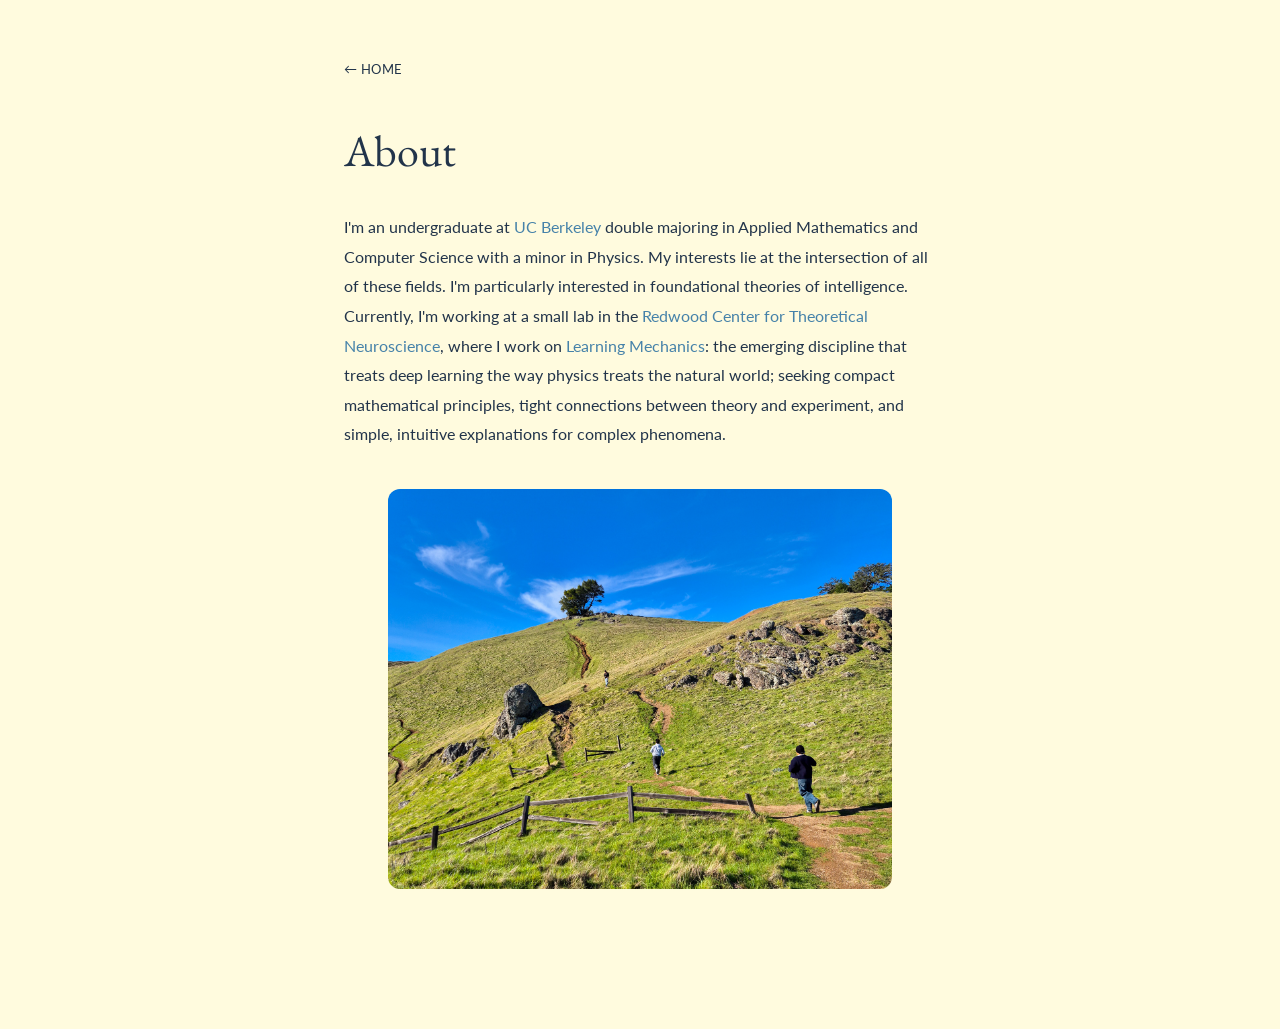
==== about.html @ 220ad152 "Redesign site layout with sidebar/projects columns and about page Replaces the old table-based layou" ====
<!DOCTYPE html>
<html lang="en">
<head>
  <meta charset="UTF-8">
  <meta name="viewport" content="width=device-width, initial-scale=1">
  <title>About — Mark Rhee</title>
  <meta name="author" content="Mark Rhee">
  <link rel="shortcut icon" href="images/favicon/favicon.ico" type="image/x-icon">
  <link rel="stylesheet" href="stylesheet.css">
</head>
<body>

  <div class="about-wrap">
    <a class="about-back" href="index.html">&larr; Home</a>

    <h1>About</h1>

    <p>I'm an undergraduate at <a href="https://www.berkeley.edu/">UC Berkeley</a> double majoring in Applied Mathematics and Computer Science with a minor in Physics. My interests lie at the intersection of all of these fields. I'm particularly interested in foundational theories of intelligence. Currently, I'm working at a small lab in the <a href="https://redwood.berkeley.edu/">Redwood Center for Theoretical Neuroscience</a>, where I work on <a href="https://arxiv.org/pdf/2604.21691">Learning Mechanics</a>: the emerging discipline that treats deep learning the way physics treats the natural world; seeking compact mathematical principles, tight connections between theory and experiment, and simple, intuitive explanations for complex phenomena.</p>

    <div class="about-photo">
      <img src="images/tam.jpg" alt="hiking trip">
    </div>
  </div>

</body>
</html>
---- stylesheet.css ----
/* =========================================
   FONTS & VARIABLES
   ========================================= */
@import url('https://fonts.googleapis.com/css2?family=EB+Garamond:ital,wght@0,400;0,700;1,400;1,700&family=Lato:ital,wght@0,400;0,700;1,400;1,700&display=swap');

:root {
  --bg-color: #FFFBDE;
  --sidebar-bg: #ebddc5;
  --text-color: #22344A;
  --text-subtle: #4D6478;
  --accent-a: #4682A9;   /* paper tag / primary links */
  --accent-b: #749BC2;   /* decal tag */
  --tag-blog: #6c757d;
  --border-color: #CFE3EE;
  --dot-sep: #8FB4CB;

  --font-serif: 'EB Garamond', serif;
  --font-sans: 'Lato', Verdana, Helvetica, sans-serif;
}

* { box-sizing: border-box; }

html, body {
  margin: 0;
  padding: 0;
  background: var(--bg-color);
  color: var(--text-color);
  font-family: var(--font-sans);
  font-size: 15px;
  line-height: 1.6;
  overflow-x: hidden;
}

a {
  color: var(--accent-a);
  text-decoration: none;
  transition: color 0.2s ease;
}
a:hover, a:focus {
  color: var(--accent-b);
}

/* Layout */
.page {
  background: var(--bg-color);
  min-height: 100vh;
}

.row {
  display: flex;
  max-width: 1100px;
  height: 100vh;
  margin: 0 auto;
}

.sidebar {
  width: 380px;
  flex-shrink: 0;
  background: var(--sidebar-bg);
  box-shadow: -9999px 0 0 9999px var(--sidebar-bg);
  padding: 48px 40px;
  overflow-y: auto;
  scrollbar-width: none;
  -ms-overflow-style: none;
}
.sidebar::-webkit-scrollbar {
  display: none;
}

.pfp {
  width: 250px;
  height: 250px;
  border-radius: 50%;
  object-fit: cover;
  display: block;
  margin: 0 0 24px;
  cursor: pointer;
  transition: transform 0.3s ease, box-shadow 0.3s ease;
}
.pfp:hover {
  transform: scale(1.03);
  box-shadow: 0 0 20px rgba(60, 40, 20, 0.25);
}

.name {
  font-family: var(--font-serif);
  font-size: 30px;
  font-weight: 400;
  margin: 0 0 18px;
}

#cursor {
  animation: blink 1s infinite;
  font-weight: 100;
}
@keyframes blink {
  0%, 50% { opacity: 1; }
  51%, 100% { opacity: 0; }
}

.bio p {
  margin: 0 0 14px;
}

.quicklinks {
  margin-top: 26px;
  display: flex;
  gap: 20px;
  font-size: 13px;
  letter-spacing: 0.03em;
  text-transform: uppercase;
}
.quicklinks a {
  color: var(--text-color);
}
.quicklinks .dot {
  color: var(--dot-sep);
}

.projects {
  flex: 1;
  min-width: 0;
  overflow-y: auto;
  height: 100%;
  padding: 48px 56px;
  scrollbar-width: none;
  -ms-overflow-style: none;
}
.projects::-webkit-scrollbar {
  display: none;
}

.projects h2 {
  margin: 0 0 30px;
  font-weight: 400;
  font-family: var(--font-serif);
  font-size: 24px;
  color: var(--text-color);
}

.project {
  margin-bottom: 34px;
  padding-bottom: 34px;
  border-bottom: 1px solid var(--border-color);
}
.project:last-child {
  border-bottom: none;
  margin-bottom: 0;
  padding-bottom: 0;
}

.project-tag {
  display: flex;
  align-items: center;
  gap: 8px;
  margin-bottom: 6px;
}
.project-tag .dot {
  width: 8px;
  height: 8px;
  border-radius: 50%;
  display: inline-block;
}
.project-tag .dot.paper { background: var(--accent-a); }
.project-tag .dot.teaching { background: var(--accent-b); }
.project-tag .dot.blog { background: var(--tag-blog); }
.project-tag .label {
  font-weight: 700;
  font-size: 11px;
  letter-spacing: 0.06em;
  text-transform: uppercase;
  color: var(--text-subtle);
}

.project-title {
  display: block;
  font-weight: 700;
  font-size: 15px;
  color: var(--text-color);
}

.project-link {
  display: block;
  margin-top: 4px;
  font-size: 13px;
  color: var(--accent-a);
}

.project-meta {
  font-size: 14px;
  color: var(--text-color);
  margin-top: 6px;
}
.project-meta.subtle {
  color: var(--text-subtle);
}
.project-meta .subtle-inline {
  color: var(--text-subtle);
}

.project-desc {
  font-size: 14px;
  color: var(--text-subtle);
  line-height: 1.7;
  margin: 12px 0 0;
}

@media (max-width: 760px) {
  .row { flex-direction: column; height: auto; }
  .sidebar { width: 100%; overflow: visible; }
  .projects { overflow: visible; height: auto; }
}

/* About page */
.about-wrap {
  max-width: 640px;
  margin: 0 auto;
  padding: 56px 24px 100px;
}
.about-back {
  display: inline-block;
  margin-bottom: 36px;
  font-family: var(--font-sans);
  font-size: 13px;
  letter-spacing: 0.03em;
  text-transform: uppercase;
  color: var(--text-color);
}
.about-wrap h1 {
  font-family: var(--font-serif);
  font-size: 44px;
  font-weight: 400;
  margin: 0 0 26px;
  color: var(--text-color);
}
.about-wrap p {
  font-family: var(--font-sans);
  font-size: 16px;
  line-height: 1.85;
  color: var(--text-color);
  margin: 0 0 20px;
}
.about-wrap p.last {
  margin-bottom: 60px;
}

.about-photo {
  width: 85%;
  margin: 40px auto;
}
.about-photo img {
  width: 100%;
  height: 400px;
  object-fit: cover;
  border-radius: 12px;
  display: block;
}
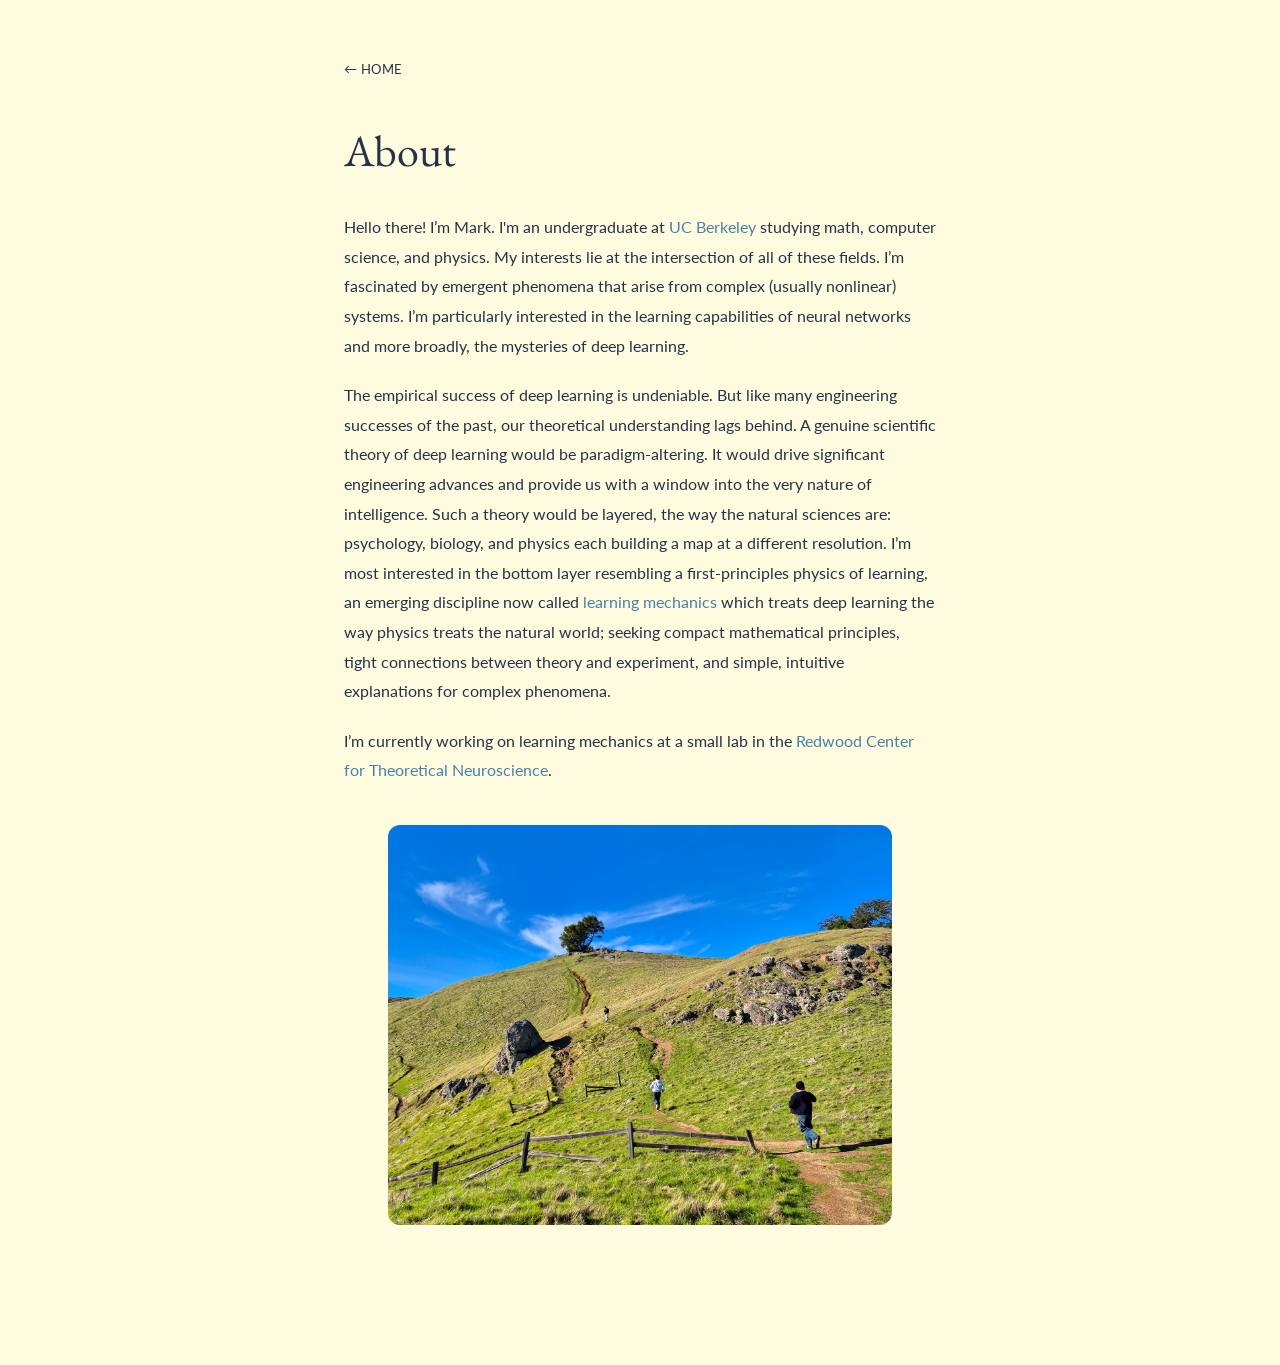
==== commit 48e9ef5a: "bio changes" ====
--- a/about.html
+++ b/about.html
@@ -15,8 +15,11 @@
 
     <h1>About</h1>
 
-    <p>I'm an undergraduate at <a href="https://www.berkeley.edu/">UC Berkeley</a> double majoring in Applied Mathematics and Computer Science with a minor in Physics. My interests lie at the intersection of all of these fields. I'm particularly interested in foundational theories of intelligence. Currently, I'm working at a small lab in the <a href="https://redwood.berkeley.edu/">Redwood Center for Theoretical Neuroscience</a>, where I work on <a href="https://arxiv.org/pdf/2604.21691">Learning Mechanics</a>: the emerging discipline that treats deep learning the way physics treats the natural world; seeking compact mathematical principles, tight connections between theory and experiment, and simple, intuitive explanations for complex phenomena.</p>
+<p>Hello there! I’m Mark. I'm an undergraduate at <a href="https://www.berkeley.edu/">UC Berkeley</a> studying math, computer science, and physics. My interests lie at the intersection of all of these fields. I’m fascinated by emergent phenomena that arise from complex (usually nonlinear) systems. I’m particularly interested in the learning capabilities of neural networks and more broadly, the mysteries of deep learning.</p>
 
+<p>The empirical success of deep learning is undeniable. But like many engineering successes of the past, our theoretical understanding lags behind. A genuine scientific theory of deep learning would be paradigm-altering. It would drive significant engineering advances and provide us with a window into the very nature of intelligence. Such a theory would be layered, the way the natural sciences are: psychology, biology, and physics each building a map at a different resolution. I’m most interested in the bottom layer resembling a first-principles physics of learning, an emerging discipline now called <a href="https://arxiv.org/pdf/2604.21691">learning mechanics</a> which treats deep learning the way physics treats the natural world; seeking compact mathematical principles, tight connections between theory and experiment, and simple, intuitive explanations for complex phenomena.</p>
+
+<p>I’m currently working on learning mechanics at a small lab in the <a href="https://redwood.berkeley.edu/">Redwood Center for Theoretical Neuroscience</a>.</p>
     <div class="about-photo">
       <img src="images/tam.jpg" alt="hiking trip">
     </div>
--- a/stylesheet.css
+++ b/stylesheet.css
@@ -117,6 +117,17 @@
   color: var(--dot-sep);
 }
 
+.sociallinks {
+  margin-top: 12px;
+  display: flex;
+  flex-direction: column;
+  gap: 6px;
+  font-size: 12px;
+}
+.sociallinks a {
+  color: var(--text-subtle);
+}
+
 .projects {
   flex: 1;
   min-width: 0;
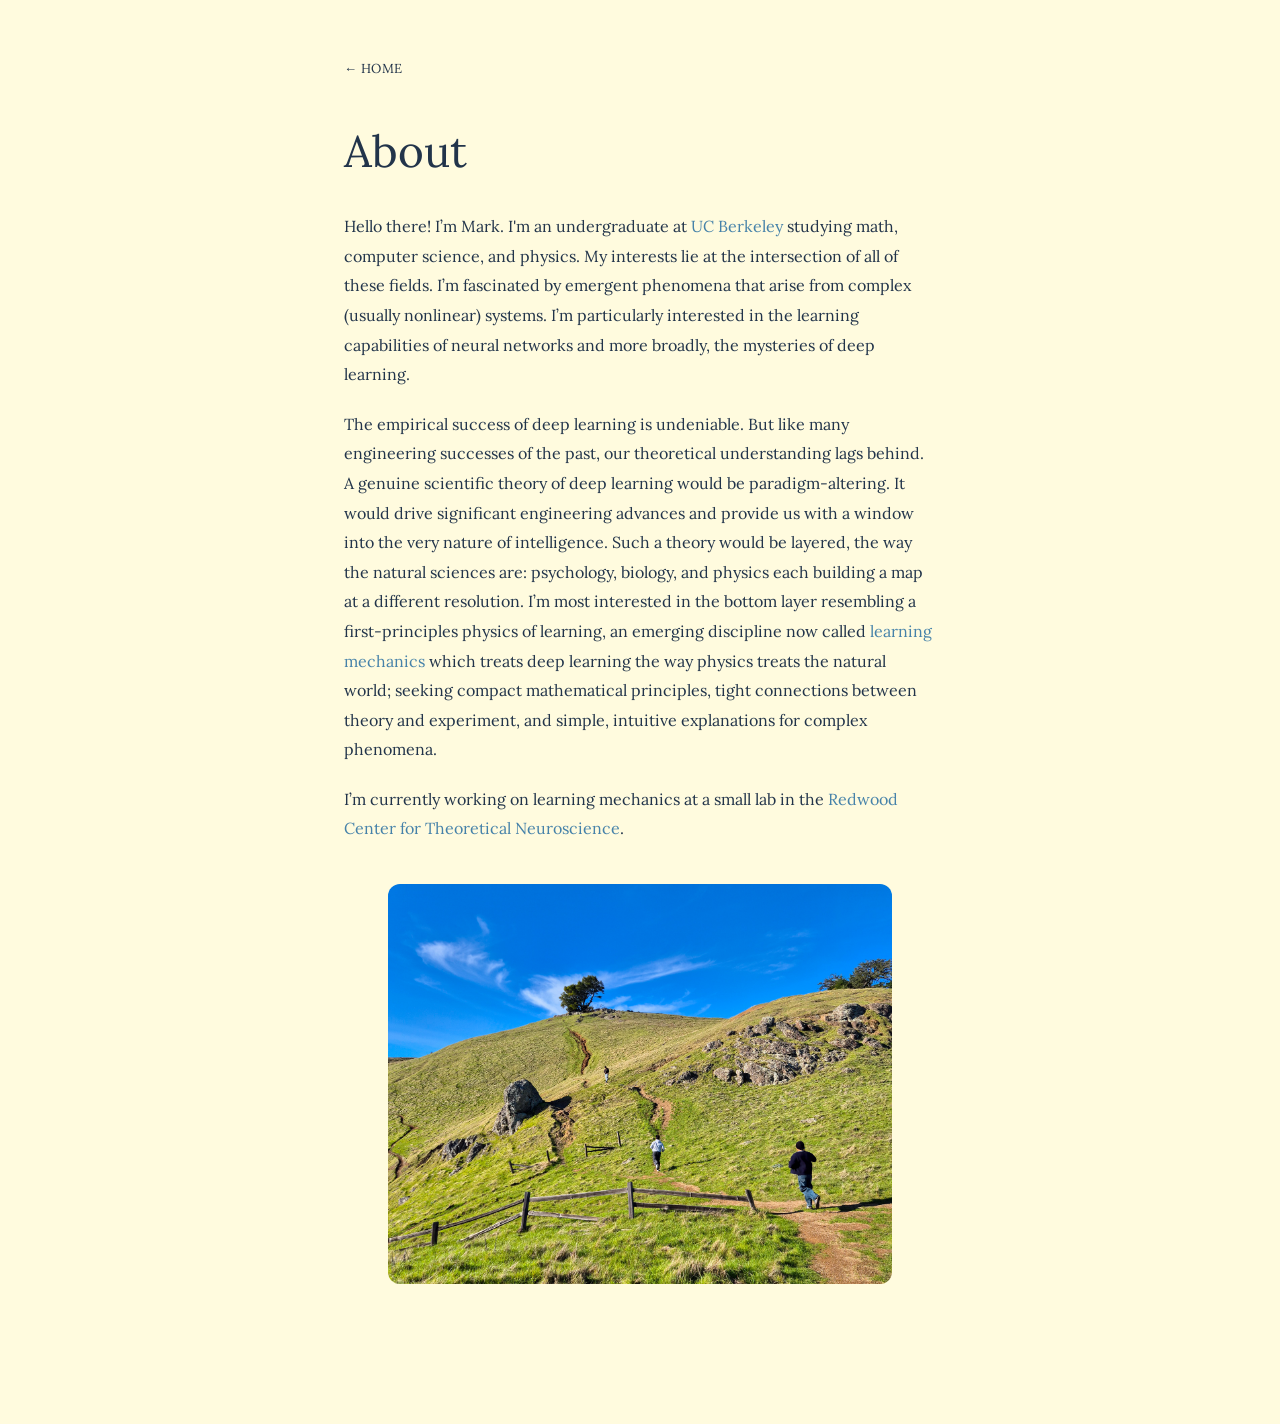
==== commit 7ad6ba43: "Use Lora font on About page Co-Authored-By: Claude Sonnet 5 <noreply@anthropic.com>" ====
--- a/about.html
+++ b/about.html
@@ -7,6 +7,18 @@
   <meta name="author" content="Mark Rhee">
   <link rel="shortcut icon" href="images/favicon/favicon.ico" type="image/x-icon">
   <link rel="stylesheet" href="stylesheet.css">
+  <link rel="preconnect" href="https://fonts.googleapis.com">
+  <link rel="preconnect" href="https://fonts.gstatic.com" crossorigin>
+  <link href="https://fonts.googleapis.com/css2?family=Lora:ital,wght@0,400..700;1,400..700&display=swap" rel="stylesheet">
+  <style>
+    .about-wrap,
+    .about-wrap h1,
+    .about-wrap p,
+    .about-wrap a,
+    .about-wrap * {
+      font-family: 'Lora', serif;
+    }
+  </style>
 </head>
 <body>
 
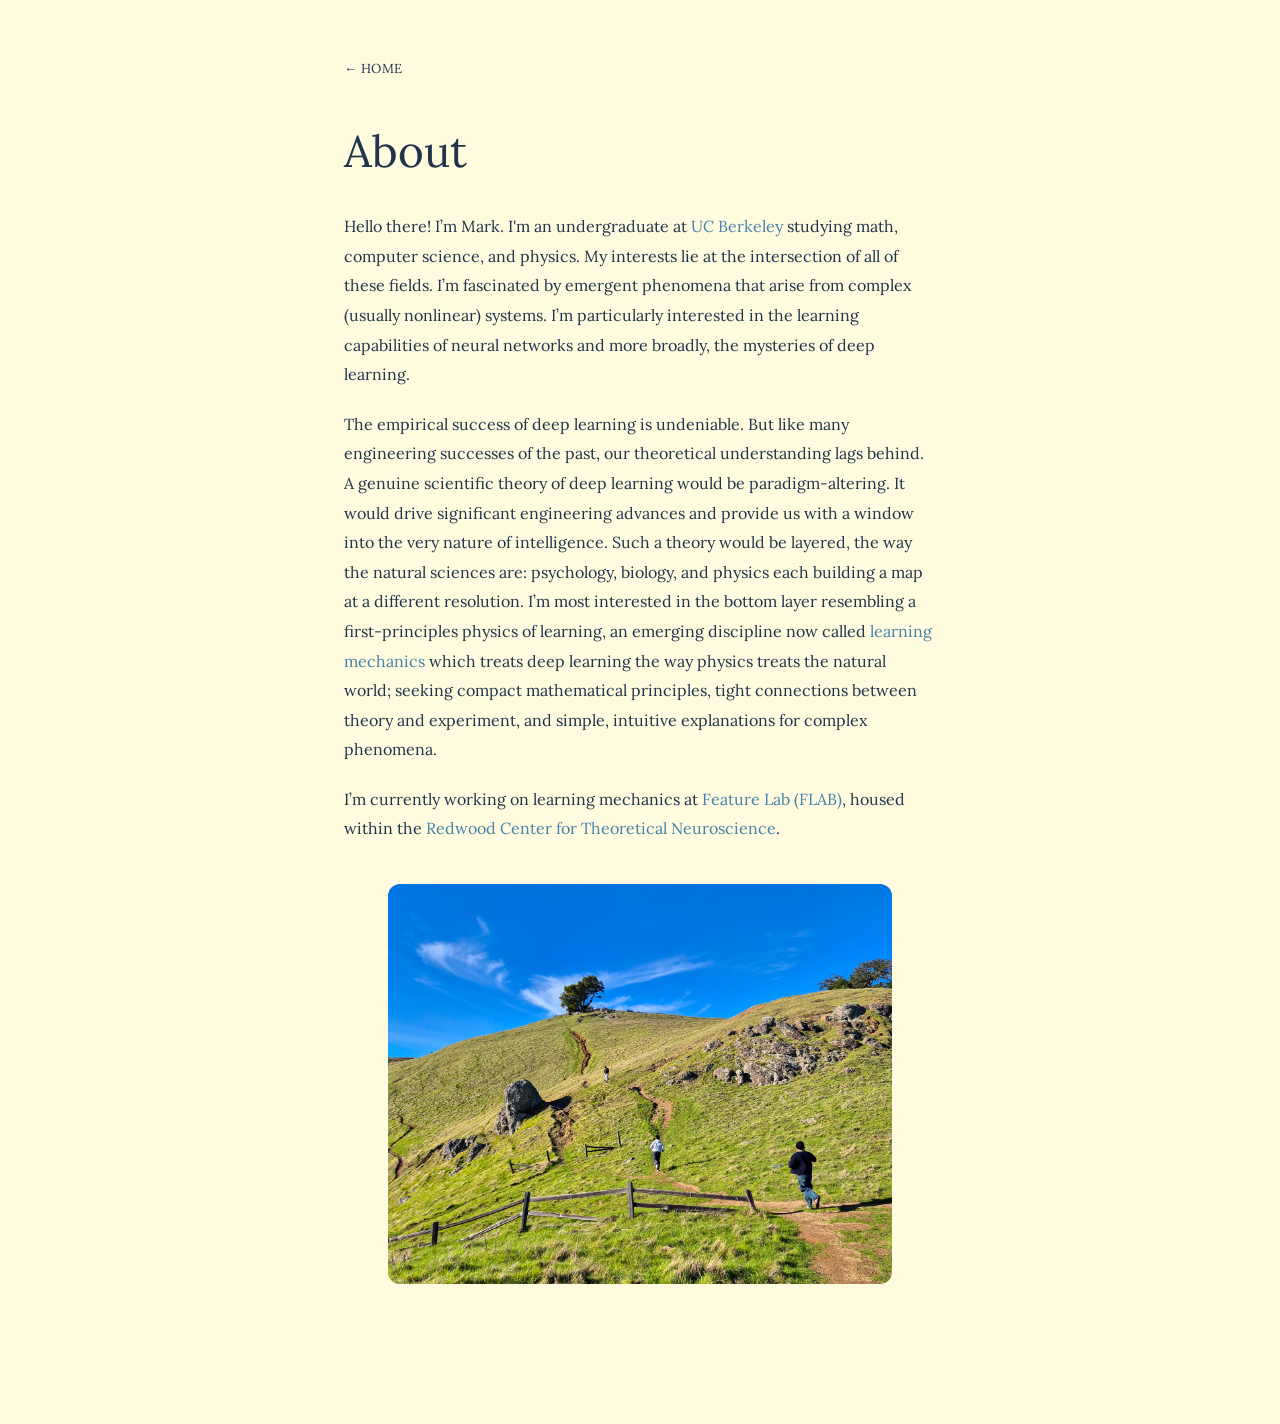
==== commit 96634566: "flab up" ====
--- a/about.html
+++ b/about.html
@@ -31,7 +31,7 @@
 
 <p>The empirical success of deep learning is undeniable. But like many engineering successes of the past, our theoretical understanding lags behind. A genuine scientific theory of deep learning would be paradigm-altering. It would drive significant engineering advances and provide us with a window into the very nature of intelligence. Such a theory would be layered, the way the natural sciences are: psychology, biology, and physics each building a map at a different resolution. I’m most interested in the bottom layer resembling a first-principles physics of learning, an emerging discipline now called <a href="https://arxiv.org/pdf/2604.21691">learning mechanics</a> which treats deep learning the way physics treats the natural world; seeking compact mathematical principles, tight connections between theory and experiment, and simple, intuitive explanations for complex phenomena.</p>
 
-<p>I’m currently working on learning mechanics at a small lab in the <a href="https://redwood.berkeley.edu/">Redwood Center for Theoretical Neuroscience</a>.</p>
+<p>I’m currently working on learning mechanics at <a href="https://flab.world/">Feature Lab (FLAB)</a>, housed within the <a href="https://redwood.berkeley.edu/">Redwood Center for Theoretical Neuroscience</a>.</p>
     <div class="about-photo">
       <img src="images/tam.jpg" alt="hiking trip">
     </div>
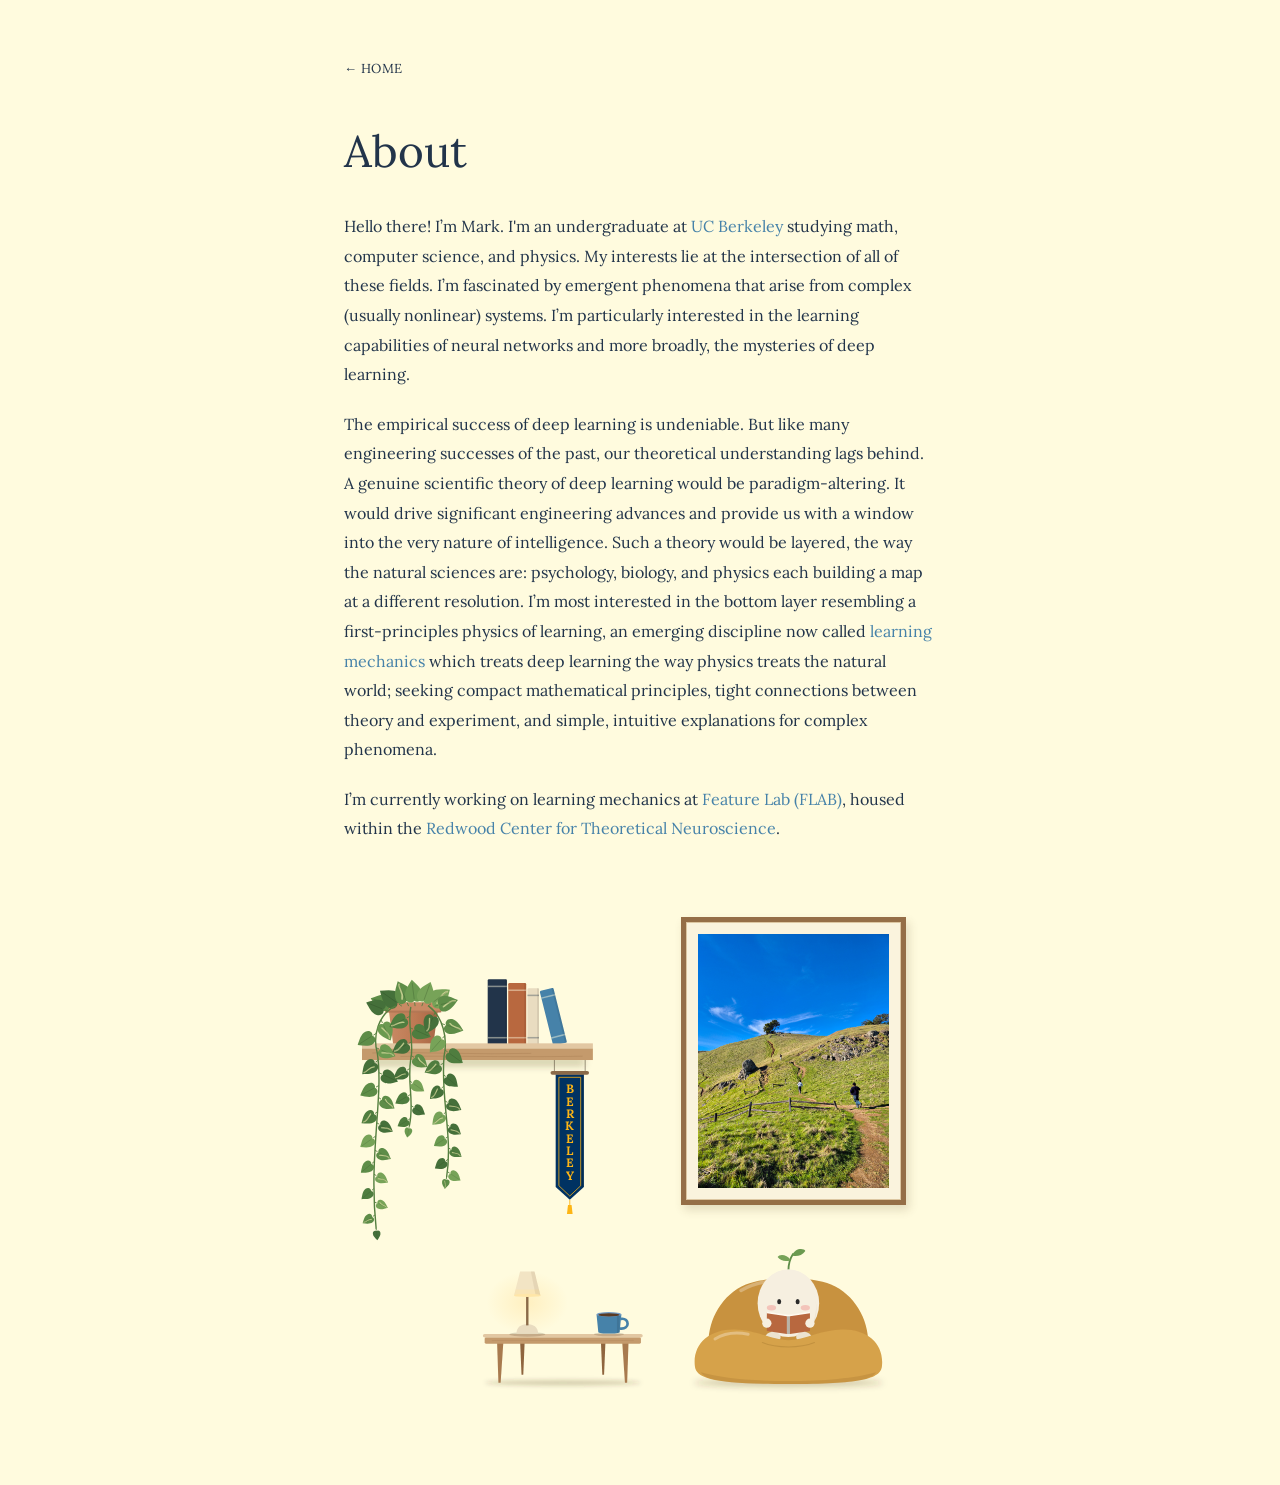
==== commit 9c80b145: "Add about-page scene with coffee table, lamp, and reshaped bean bag Move the shelf, bean bag, and st" ====
--- a/about.html
+++ b/about.html
@@ -32,10 +32,176 @@
 <p>The empirical success of deep learning is undeniable. But like many engineering successes of the past, our theoretical understanding lags behind. A genuine scientific theory of deep learning would be paradigm-altering. It would drive significant engineering advances and provide us with a window into the very nature of intelligence. Such a theory would be layered, the way the natural sciences are: psychology, biology, and physics each building a map at a different resolution. I’m most interested in the bottom layer resembling a first-principles physics of learning, an emerging discipline now called <a href="https://arxiv.org/pdf/2604.21691">learning mechanics</a> which treats deep learning the way physics treats the natural world; seeking compact mathematical principles, tight connections between theory and experiment, and simple, intuitive explanations for complex phenomena.</p>
 
 <p>I’m currently working on learning mechanics at <a href="https://flab.world/">Feature Lab (FLAB)</a>, housed within the <a href="https://redwood.berkeley.edu/">Redwood Center for Theoretical Neuroscience</a>.</p>
-    <div class="about-photo">
-      <img src="images/tam.jpg" alt="hiking trip">
+    <div class="about-scene" aria-label="A bookshelf, coffee table, Mount Tamalpais poster, and a little reader on a bean bag">
+      <!-- The home page shelf, placed beneath the about text. -->
+      <div class="wall-shelf">
+        <svg id="shelf-svg" viewBox="0 0 180 360" role="img" aria-label="A floating shelf with a pothos plant and the books I'm currently reading">
+          <defs>
+            <filter id="shelf-blur" x="-20%" y="-200%" width="140%" height="500%"><feGaussianBlur stdDeviation="3"/></filter>
+            <linearGradient id="pot-shade" x1="0" x2="1">
+              <stop offset="0" stop-color="#c98a64"/><stop offset="0.55" stop-color="#bd7953"/><stop offset="1" stop-color="#a86645"/>
+            </linearGradient>
+          </defs>
+          <rect x="6" y="129" width="168" height="7" rx="3" fill="rgba(70,45,20,0.22)" filter="url(#shelf-blur)"/>
+          <g id="shelf-books"></g>
+          <g id="shelf-pot">
+            <path d="M21,93 L59,93 L55.5,120 L24.5,120 Z" fill="url(#pot-shade)"/>
+            <rect x="18" y="86" width="44" height="8" rx="1.5" fill="#c98a64"/>
+            <rect x="18" y="92.5" width="44" height="1.5" fill="rgba(80,40,20,0.18)"/>
+          </g>
+          <g id="shelf-foliage"></g>
+          <g id="shelf-plank">
+            <rect x="0" y="118" width="180" height="4" fill="#e2c7a2"/>
+            <rect x="0" y="122" width="180" height="9" fill="#c49a6c"/>
+            <path d="M8,125.5 C50,124.5 90,127 132,125.8 M30,128.2 C70,127.6 120,129 172,128" stroke="rgba(110,70,35,0.18)" stroke-width="0.6" fill="none"/>
+          </g>
+          <g id="shelf-banner">
+            <line x1="150" y1="131" x2="150" y2="141" stroke="rgba(60,45,30,0.55)" stroke-width="0.7"/>
+            <line x1="174" y1="131" x2="174" y2="141" stroke="rgba(60,45,30,0.55)" stroke-width="0.7"/>
+            <path d="M151,142 H173 V230 L162,240 L151,230 Z" fill="#003262"/>
+            <path d="M153.5,144.5 H170.5 V229 L162,237 L153.5,229 Z" fill="none" stroke="#FDB515" stroke-width="0.6"/>
+            <rect x="171" y="142" width="2" height="88" fill="rgba(0,0,0,0.12)"/>
+            <rect x="147" y="139.5" width="30" height="3" rx="1.5" fill="#8a6a48"/>
+            <text class="banner-text" x="162" y="157" text-anchor="middle" font-size="9.5" fill="#FDB515"><tspan x="162">B</tspan><tspan x="162" dy="9.6">E</tspan><tspan x="162" dy="9.6">R</tspan><tspan x="162" dy="9.6">K</tspan><tspan x="162" dy="9.6">E</tspan><tspan x="162" dy="9.6">L</tspan><tspan x="162" dy="9.6">E</tspan><tspan x="162" dy="9.6">Y</tspan></text>
+            <line x1="162" y1="240" x2="162" y2="244" stroke="#FDB515" stroke-width="0.7"/>
+            <path d="M160.6,244 H163.4 L164.2,251 H159.8 Z" fill="#FDB515"/>
+          </g>
+          <g id="shelf-vines"></g>
+        </svg>
+        <div class="shelf-caption" id="shelf-caption" aria-live="polite"></div>
+      </div>
+
+      <figure class="about-poster">
+        <img src="images/tam.jpg" alt="Hikers on the grassy slopes of Mount Tamalpais" width="3000" height="4000">
+      </figure>
+
+      <!-- A low coffee table under the shelf, with a steaming mug. -->
+      <div class="coffee-table">
+        <svg viewBox="0 0 200 130" aria-hidden="true">
+          <defs>
+            <filter id="table-blur" x="-20%" y="-200%" width="140%" height="500%"><feGaussianBlur stdDeviation="2.5"/></filter>
+          </defs>
+          <ellipse cx="100" cy="127" rx="88" ry="3" fill="rgba(70,45,20,0.22)" filter="url(#table-blur)"/>
+          <!-- legs -->
+          <path d="M26,82 L33,82 L30,127 L27.5,127 Z" fill="#a87a4e"/>
+          <path d="M167,82 L174,82 L172.5,127 L170,127 Z" fill="#a87a4e"/>
+          <path d="M52,82 L57,82 L55.5,118 L53.5,118 Z" fill="#8f653e"/>
+          <path d="M143,82 L148,82 L146.5,118 L144.5,118 Z" fill="#8f653e"/>
+          <!-- top -->
+          <rect x="10" y="72" width="180" height="4" rx="2" fill="#e2c7a2"/>
+          <rect x="12" y="76" width="176" height="7" rx="1.5" fill="#c49a6c"/>
+          <path d="M20,79.5 C60,78.5 110,80.5 180,79.2" stroke="rgba(110,70,35,0.18)" stroke-width="0.6" fill="none"/>
+          <!-- mug -->
+          <g class="coffee-mug" transform="translate(28 0)">
+            <g class="steam" stroke="rgba(120,100,80,0.45)" stroke-width="1.6" stroke-linecap="round" fill="none">
+              <path d="M116,44 C112,38 120,33 116,26 C113,21 118,17 116,12"/>
+              <path d="M124,46 C120,40 128,35 124,28 C121,23 126,19 124,14"/>
+              <path d="M132,44 C128,38 136,33 132,26 C129,21 134,17 132,12"/>
+            </g>
+            <ellipse cx="124" cy="72.5" rx="17" ry="2" fill="rgba(70,45,20,0.18)"/>
+            <path d="M138,55 C147,54 148,67 137,66" stroke="#4682A9" stroke-width="3" fill="none" stroke-linecap="round"/>
+            <path d="M110,50 L138,50 L136,70 C136,72 112,72 112,70 Z" fill="#4682A9"/>
+            <rect x="133" y="50" width="3" height="21" fill="rgba(0,0,0,0.1)"/>
+            <ellipse cx="124" cy="50" rx="14" ry="2.6" fill="#749BC2"/>
+            <ellipse cx="124" cy="50.5" rx="12" ry="1.9" fill="#5a3a22"/>
+          </g>
+          <!-- table lamp -->
+          <g class="table-lamp" transform="translate(60 72.5) scale(1.35) translate(-152 -72.5)">
+            <defs>
+              <radialGradient id="lamp-glow">
+                <stop offset="0" stop-color="#ffe6a8" stop-opacity="0.55"/>
+                <stop offset="1" stop-color="#ffe6a8" stop-opacity="0"/>
+              </radialGradient>
+            </defs>
+            <ellipse cx="152" cy="46" rx="34" ry="26" fill="url(#lamp-glow)"/>
+            <ellipse cx="152" cy="72.5" rx="15" ry="2" fill="rgba(70,45,20,0.18)"/>
+            <path d="M143,72 C143,66 147,64 152,64 C157,64 161,66 161,72 Z" fill="#e9dcc0"/>
+            <rect x="151" y="36" width="2" height="29" fill="#8a6a48"/>
+            <path d="M141,40 L163,40 L158,20 L146,20 Z" fill="#f2e4c4"/>
+            <path d="M141,40 L163,40 L161.5,35 L142.5,35 Z" fill="rgba(255,230,168,0.5)"/>
+            <path d="M158,20 L163,40 L159,40 L155,20 Z" fill="rgba(120,90,50,0.1)"/>
+            <ellipse cx="152" cy="40" rx="11" ry="1.4" fill="#ffe6a8"/>
+          </g>
+        </svg>
+      </div>
+
+      <!-- The home page bean bag and reader. -->
+      <div class="reading-nook">
+        <svg viewBox="0 0 200 240" aria-hidden="true">
+          <defs>
+            <filter id="nook-blur" x="-20%" y="-200%" width="140%" height="500%"><feGaussianBlur stdDeviation="2.5"/></filter>
+          </defs>
+          <!-- A slouched bean bag: tall back behind the reader, front lip drawn after them. -->
+          <ellipse cx="100" cy="238" rx="80" ry="3.5" fill="rgba(70,45,20,0.25)" filter="url(#nook-blur)"/>
+          <path d="M36,224 C26,198 38,166 64,155 C80,148 120,148 136,155 C162,166 174,198 164,224 Z" fill="#c8923f"/>
+          <path d="M60,160 C74,152 90,151 100,151" stroke="rgba(255,255,255,0.28)" stroke-width="3" stroke-linecap="round" fill="none"/>
+          <path d="M100,151 C102,166 101,180 100,192" stroke="rgba(90,55,10,0.18)" stroke-width="0.9" fill="none"/>
+          <!-- the reader -->
+          <g transform="translate(100 202) scale(1.3) translate(-80 -192)">
+          <g class="nook-sprite" id="nook-sprite">
+            <title id="nook-title"></title>
+            <g class="fall-only speed-lines" stroke="rgba(34,52,74,0.35)" stroke-width="1" stroke-linecap="round">
+              <line x1="52" y1="160" x2="52" y2="176"/>
+              <line x1="60" y1="138" x2="60" y2="150"/>
+              <line x1="101" y1="142" x2="101" y2="156"/>
+              <line x1="109" y1="164" x2="109" y2="178"/>
+            </g>
+            <g class="recline">
+            <g class="sprite-breathe">
+              <!-- sprout -->
+              <path d="M80,147 C80,142 81,139 83,136" stroke="#5e8d48" stroke-width="1.2" fill="none" stroke-linecap="round"/>
+              <path d="M82.5,137 C84,132 90,132 91,134 C89,137 85,138 82.5,137 Z" fill="#6b9a50"/>
+              <path d="M81.5,140 C79,136 74,136 73,138 C75,141 79,141 81.5,140 Z" fill="#77a358"/>
+              <!-- body -->
+              <ellipse cx="80" cy="168" rx="20" ry="22" fill="#f6efe0"/>
+              <path d="M96,160 C100,170 98,182 90,188 C97,184 101,174 96,160 Z" fill="rgba(120,90,50,0.08)"/>
+              <ellipse cx="69" cy="171" rx="3" ry="1.8" fill="#f2a7a0" opacity="0.6"/>
+              <ellipse cx="91" cy="171" rx="3" ry="1.8" fill="#f2a7a0" opacity="0.6"/>
+              <g class="read-only sprite-eyes" fill="#2a2a2a">
+                <ellipse cx="74" cy="167" rx="1.3" ry="1.7"/>
+                <ellipse cx="86" cy="167" rx="1.3" ry="1.7"/>
+              </g>
+              <g class="fall-only">
+                <circle cx="74" cy="163" r="2.4" fill="#2a2a2a"/>
+                <circle cx="86" cy="163" r="2.4" fill="#2a2a2a"/>
+                <circle cx="74.8" cy="162.2" r="0.8" fill="#fff"/>
+                <circle cx="86.8" cy="162.2" r="0.8" fill="#fff"/>
+                <ellipse cx="80" cy="174" rx="1.8" ry="2.4" fill="#2a2a2a"/>
+                <ellipse cx="60" cy="152" rx="3.2" ry="6" transform="rotate(-30 60 152)" fill="#f6efe0"/>
+                <ellipse cx="100" cy="152" rx="3.2" ry="6" transform="rotate(30 100 152)" fill="#f6efe0"/>
+              </g>
+              <!-- feet -->
+              <ellipse cx="70" cy="190" rx="5" ry="3.4" fill="#ece3d0"/>
+              <ellipse cx="90" cy="190" rx="5" ry="3.4" fill="#ece3d0"/>
+              <!-- book being read -->
+              <g class="read-only">
+                <path class="nook-book-cover" d="M66,174 L79,176 L79,188 L66,186 Z"/>
+                <path class="nook-book-cover" d="M81,176 L94,174 L94,186 L81,188 Z"/>
+                <rect x="79" y="176" width="2" height="12" fill="rgba(0,0,0,0.25)"/>
+                <path d="M66,174 L79,176 L81,176 L94,174" stroke="#fffaf0" stroke-width="0.9" fill="none"/>
+                <circle cx="66" cy="181" r="3" fill="#f6efe0"/>
+                <circle cx="94" cy="181" r="3" fill="#f6efe0"/>
+              </g>
+            </g>
+            <!-- book flapping overhead mid-fall -->
+            <g class="fall-only fall-book">
+              <path class="nook-book-cover" d="M67,122 L79,127 L79,135 L67,131 Z"/>
+              <path class="nook-book-cover" d="M81,127 L93,122 L93,131 L81,135 Z"/>
+              <rect x="79" y="127" width="2" height="8" fill="rgba(0,0,0,0.25)"/>
+            </g>
+            </g>
+          </g>
+          </g>
+          <path d="M21,224 C19,206 32,193 54,193 C72,193 86,202 100,202 C114,202 128,193 146,193 C168,193 181,206 179,224 C178,235 160,239 100,239 C40,239 22,235 21,224 Z" fill="#d6a24a"/>
+          <path d="M26,229 C60,239 140,239 174,229 C170,236 152,239 100,239 C48,239 30,236 26,229 Z" fill="rgba(90,55,10,0.12)"/>
+          <path d="M38,201 C46,196 56,195 66,197" stroke="rgba(255,255,255,0.3)" stroke-width="2.5" stroke-linecap="round" fill="none"/>
+          <path d="M78,204 C90,209 110,209 122,204" stroke="rgba(90,55,10,0.16)" stroke-width="0.9" fill="none" stroke-linecap="round"/>
+        </svg>
+      </div>
     </div>
   </div>
 
+  <script src="decorations.js" defer></script>
+
 </body>
 </html>
--- a/stylesheet.css
+++ b/stylesheet.css
@@ -222,6 +222,217 @@
   .projects { overflow: visible; height: auto; }
 }
 
+/* Floating wall shelf (right gutter, wide screens only) */
+.wall-shelf {
+  display: none;
+  position: fixed;
+  top: 110px;
+  right: max(12px, calc((100vw - 1100px) / 4 - 80px));
+  width: 160px;
+  pointer-events: none;
+}
+@media (min-width: 1400px) {
+  .wall-shelf { display: block; }
+}
+.wall-shelf svg {
+  display: block;
+  width: 100%;
+  height: auto;
+  overflow: visible;
+}
+.wall-shelf .book {
+  pointer-events: auto;
+  cursor: default;
+  outline: none;
+  transition: transform 0.25s ease;
+}
+.wall-shelf .book:hover,
+.wall-shelf .book:focus {
+  transform: translateY(-3px);
+}
+.wall-shelf .vine {
+  animation: vine-sway 7s ease-in-out infinite alternate;
+}
+@keyframes vine-sway {
+  from { transform: rotate(-1.2deg); }
+  to   { transform: rotate(1.2deg); }
+}
+#shelf-banner {
+  transform-origin: 162px 131px;
+  animation: banner-sway 9s ease-in-out infinite alternate;
+}
+@keyframes banner-sway {
+  from { transform: rotate(-0.8deg); }
+  to   { transform: rotate(0.8deg); }
+}
+.wall-shelf .banner-text {
+  font-family: var(--font-serif);
+  font-weight: 700;
+}
+@media (prefers-reduced-motion: reduce) {
+  .wall-shelf .vine,
+  #shelf-banner { animation: none; }
+}
+.shelf-caption {
+  position: absolute;
+  bottom: calc(100% - 54px);  /* sits just above the tallest book */
+  right: 16px;
+  width: 124px;
+  text-align: right;
+  opacity: 0;
+  transform: translateY(3px);
+  transition: opacity 0.25s ease, transform 0.25s ease;
+}
+.shelf-caption.visible {
+  opacity: 1;
+  transform: none;
+}
+.shelf-caption .title {
+  display: block;
+  font-family: var(--font-serif);
+  font-style: italic;
+  font-size: 14px;
+  line-height: 1.25;
+  color: var(--text-color);
+}
+.shelf-caption .author {
+  display: block;
+  margin-top: 2px;
+  font-size: 10px;
+  letter-spacing: 0.06em;
+  text-transform: uppercase;
+  color: var(--text-subtle);
+}
+
+/* Reading nook in the bottom-right corner (wide, tall screens only) */
+.reading-nook {
+  display: none;
+  position: fixed;
+  bottom: 0;
+  right: 0;
+  width: 180px;
+  pointer-events: none;
+}
+@media (min-width: 1400px) and (min-height: 700px) {
+  .reading-nook { display: block; }
+}
+.reading-nook svg {
+  display: block;
+  width: 100%;
+  height: auto;
+  overflow: visible;
+}
+.nook-sprite {
+  pointer-events: auto;
+  transform-origin: 80px 190px;
+}
+.recline {
+  transform-origin: 80px 192px;
+  transform: rotate(15deg);
+  transition: transform 0.15s ease;
+}
+.nook-sprite.falling .recline { transform: none; }
+.nook-sprite .fall-only { display: none; }
+.nook-sprite.falling .fall-only { display: inline; }
+.nook-sprite.falling .read-only { display: none; }
+.nook-sprite.falling {
+  animation: freefall 0.3s ease-in-out infinite alternate;
+}
+@keyframes freefall {
+  from { transform: translateY(-12px) rotate(-4deg); }
+  to   { transform: translateY(-16px) rotate(4deg); }
+}
+.nook-sprite.landing {
+  animation: plop 0.3s ease-out;
+}
+@keyframes plop {
+  0%   { transform: translateY(-12px); }
+  45%  { transform: translateY(0) scale(1.1, 0.88); }
+  70%  { transform: scale(0.97, 1.04); }
+  100% { transform: none; }
+}
+.sprite-breathe {
+  transform-origin: 80px 190px;
+  animation: breathe 3.6s ease-in-out infinite;
+}
+@keyframes breathe {
+  0%, 100% { transform: scale(1, 1); }
+  50%      { transform: scale(1.01, 1.025); }
+}
+.sprite-eyes {
+  transform-box: fill-box;
+  transform-origin: center;
+  animation: blink 5s infinite;
+}
+@keyframes blink {
+  0%, 94%, 100% { transform: scaleY(1); }
+  96%           { transform: scaleY(0.1); }
+}
+.speed-lines line {
+  animation: speed-line 0.35s linear infinite;
+}
+.speed-lines line:nth-child(2) { animation-delay: -0.1s; }
+.speed-lines line:nth-child(3) { animation-delay: -0.2s; }
+.speed-lines line:nth-child(4) { animation-delay: -0.28s; }
+@keyframes speed-line {
+  from { transform: translateY(18px); opacity: 0; }
+  40%  { opacity: 1; }
+  to   { transform: translateY(-22px); opacity: 0; }
+}
+.fall-book {
+  transform-box: fill-box;
+  transform-origin: center;
+  animation: book-flap 0.25s ease-in-out infinite alternate;
+}
+@keyframes book-flap {
+  from { transform: rotate(-14deg) scaleY(0.85); }
+  to   { transform: rotate(14deg) scaleY(1); }
+}
+@media (prefers-reduced-motion: reduce) {
+  .nook-sprite.falling, .nook-sprite.landing, .sprite-breathe,
+  .sprite-eyes, .speed-lines line, .fall-book { animation: none; }
+}
+
+/* String lights in the left gutter (wide screens only) */
+.string-lights {
+  display: none;
+  position: fixed;
+  top: 0;
+  /* inset from the screen edge, and stop well short of the profile photo */
+  --lights-inset: max(28px, calc((100vw - 1100px) * 0.075));
+  left: var(--lights-inset);
+  width: calc((100vw - 1100px) / 2 - 24px - var(--lights-inset));
+  height: 100vh;
+  pointer-events: none;
+}
+@media (min-width: 1300px) {
+  .string-lights { display: block; }
+}
+.string-lights svg {
+  display: block;
+  width: 100%;
+  height: 100%;
+  overflow: visible;
+}
+.string-lights .strand {
+  animation: strand-sway 9s ease-in-out infinite alternate;
+}
+@keyframes strand-sway {
+  from { transform: rotate(-1deg); }
+  to   { transform: rotate(1deg); }
+}
+.string-lights .bulb-glow {
+  animation: twinkle 4s ease-in-out infinite alternate;
+}
+@keyframes twinkle {
+  from { opacity: 0.55; }
+  to   { opacity: 1; }
+}
+@media (prefers-reduced-motion: reduce) {
+  .string-lights .strand,
+  .string-lights .bulb-glow { animation: none; }
+}
+
 /* About page */
 .about-wrap {
   max-width: 640px;
@@ -255,14 +466,81 @@
   margin-bottom: 60px;
 }
 
-.about-photo {
-  width: 85%;
-  margin: 40px auto;
-}
-.about-photo img {
+/* The existing shelf and reader sit in the page, alongside a photo poster. */
+.about-scene {
+  position: relative;
   width: 100%;
-  height: 400px;
-  object-fit: cover;
-  border-radius: 12px;
-  display: block;
-}
+  aspect-ratio: 1.2;
+  margin-top: 48px;
+}
+.about-scene .wall-shelf {
+  display: block;
+  position: absolute;
+  top: 0;
+  left: 3%;
+  right: auto;
+  width: 39%;
+}
+.about-scene .reading-nook {
+  display: block;
+  position: absolute;
+  right: 5%;
+  bottom: 0;
+  width: 40%;
+}
+.about-scene .recline {
+  transform: none;
+}
+.about-scene .shelf-caption {
+  right: 0;
+  width: 90%;
+  bottom: calc(100% - 40px);
+}
+.about-poster {
+  position: absolute;
+  top: 5%;
+  right: 5%;
+  width: 38%;
+  margin: 0;
+  padding: clamp(6px, 1.8vw, 12px);
+  border: clamp(3px, 0.8vw, 5px) solid #956e47;
+  background: #faf3dd;
+  box-shadow: inset 0 0 0 1px #dcc6a1, 3px 5px 9px rgba(80, 55, 25, 0.16);
+}
+.about-poster img {
+  width: 100%;
+  height: auto;
+  display: block;
+}
+.coffee-table {
+  position: absolute;
+  left: 22%;
+  bottom: 0;
+  width: 30%;
+}
+.coffee-table svg {
+  display: block;
+  width: 100%;
+  height: auto;
+  overflow: visible;
+}
+.steam path {
+  opacity: 0;
+  animation: steam-rise 4.5s ease-in-out infinite;
+}
+.steam path:nth-child(2) { animation-delay: -1.5s; }
+.steam path:nth-child(3) { animation-delay: -3s; }
+@keyframes steam-rise {
+  0%   { opacity: 0;   transform: translateY(4px) scaleY(0.85); }
+  30%  { opacity: 0.9; }
+  100% { opacity: 0;   transform: translateY(-10px) scaleY(1.1); }
+}
+@media (prefers-reduced-motion: reduce) {
+  .steam path { animation: none; opacity: 0.6; }
+}
+@media (max-width: 480px) {
+  .about-scene { aspect-ratio: 1.12; }
+  .about-scene .reading-nook { width: 46%; }
+  .about-scene .shelf-caption .title { font-size: 11px; }
+  .about-scene .shelf-caption .author { font-size: 8px; }
+}
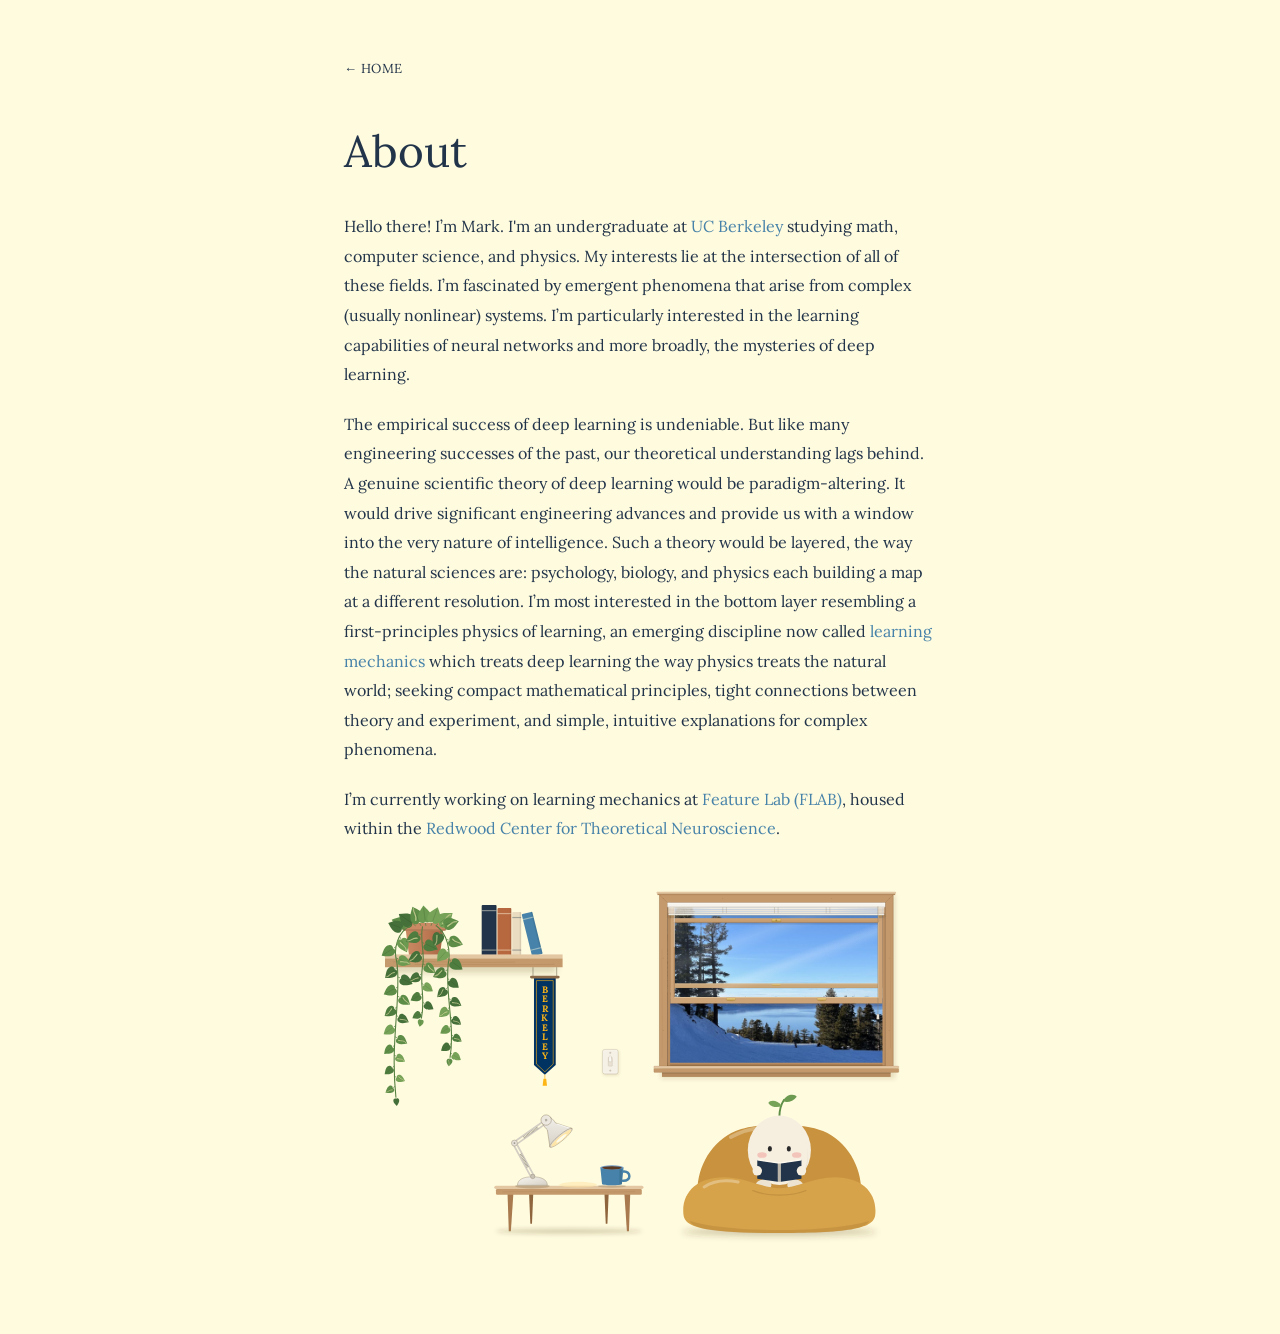
==== commit 47c7ae39: "Add interactive window, light switch, and desk lamp to about scene Replace the Mt. Tam poster with a" ====
--- a/about.html
+++ b/about.html
@@ -32,7 +32,7 @@
 <p>The empirical success of deep learning is undeniable. But like many engineering successes of the past, our theoretical understanding lags behind. A genuine scientific theory of deep learning would be paradigm-altering. It would drive significant engineering advances and provide us with a window into the very nature of intelligence. Such a theory would be layered, the way the natural sciences are: psychology, biology, and physics each building a map at a different resolution. I’m most interested in the bottom layer resembling a first-principles physics of learning, an emerging discipline now called <a href="https://arxiv.org/pdf/2604.21691">learning mechanics</a> which treats deep learning the way physics treats the natural world; seeking compact mathematical principles, tight connections between theory and experiment, and simple, intuitive explanations for complex phenomena.</p>
 
 <p>I’m currently working on learning mechanics at <a href="https://flab.world/">Feature Lab (FLAB)</a>, housed within the <a href="https://redwood.berkeley.edu/">Redwood Center for Theoretical Neuroscience</a>.</p>
-    <div class="about-scene" aria-label="A bookshelf, coffee table, Mount Tamalpais poster, and a little reader on a bean bag">
+    <div class="about-scene" aria-label="A bookshelf, coffee table, double-hung window, a light switch, and a little reader on a bean bag">
       <!-- The home page shelf, placed beneath the about text. -->
       <div class="wall-shelf">
         <svg id="shelf-svg" viewBox="0 0 180 360" role="img" aria-label="A floating shelf with a pothos plant and the books I'm currently reading">
@@ -71,9 +71,130 @@
         <div class="shelf-caption" id="shelf-caption" aria-live="polite"></div>
       </div>
 
-      <figure class="about-poster">
-        <img src="images/tam.jpg" alt="Hikers on the grassy slopes of Mount Tamalpais" width="3000" height="4000">
+      <!-- A wooden double-hung window with raised blinds; the view is picked at random from data-views.
+           The upper sash is fixed; the lower sash slides in front of it and is raised partway. -->
+      <figure class="about-window">
+        <svg viewBox="-8 -5 274 210" role="img" aria-label="A double-hung window, its lower sash raised partway, looking out on one of a few places I've been">
+          <defs>
+            <!-- glass opening is 4:3, the same shape as the photo -->
+            <clipPath id="window-glass"><rect x="9" y="9" width="240" height="180"/></clipPath>
+            <linearGradient id="glass-glare" x1="0" y1="0" x2="1" y2="1">
+              <stop offset="0.3" stop-color="#fff" stop-opacity="0"/>
+              <stop offset="0.38" stop-color="#fff" stop-opacity="0.14"/>
+              <stop offset="0.46" stop-color="#fff" stop-opacity="0"/>
+              <stop offset="0.6" stop-color="#fff" stop-opacity="0"/>
+              <stop offset="0.64" stop-color="#fff" stop-opacity="0.09"/>
+              <stop offset="0.7" stop-color="#fff" stop-opacity="0"/>
+            </linearGradient>
+            <linearGradient id="glass-glare-2" x1="0" y1="0" x2="1" y2="1">
+              <stop offset="0.5" stop-color="#fff" stop-opacity="0"/>
+              <stop offset="0.56" stop-color="#fff" stop-opacity="0.13"/>
+              <stop offset="0.63" stop-color="#fff" stop-opacity="0"/>
+            </linearGradient>
+            <linearGradient id="brass" x1="0" y1="0" x2="0" y2="1">
+              <stop offset="0" stop-color="#f0d38a"/><stop offset="1" stop-color="#b8903f"/>
+            </linearGradient>
+            <filter id="window-blur" x="-20%" y="-20%" width="140%" height="140%"><feGaussianBlur stdDeviation="2.5"/></filter>
+            <filter id="blind-shadow" x="-5%" y="-50%" width="110%" height="300%"><feGaussianBlur stdDeviation="1.2"/></filter>
+          </defs>
+          <rect x="2" y="0" width="258" height="203" fill="rgba(80,55,25,0.14)" filter="url(#window-blur)"/>
+
+          <!-- the view through the whole opening -->
+          <image id="window-view" data-views="images/window1.jpg images/window2.jpg images/window5.jpg images/window6.jpg" x="9" y="9" width="240" height="180" preserveAspectRatio="xMidYMid slice" clip-path="url(#window-glass)"/>
+          <!-- outside sill, seen through the open gap at the bottom -->
+          <rect x="9" y="185.5" width="240" height="3.5" fill="#a87d52"/>
+          <rect x="9" y="185.5" width="240" height="0.7" fill="#c49a6c"/>
+
+          <!-- fixed upper sash -->
+          <g>
+            <rect x="17" y="14" width="224" height="84" fill="rgba(200,220,235,0.08)"/>
+            <rect x="17" y="14" width="224" height="84" fill="url(#glass-glare)"/>
+            <path d="M12,9 H246 V103 H12 Z M17,14 V98 H241 V14 Z" fill-rule="evenodd" fill="#c9a06f"/>
+            <path d="M14,11.5 C72,11.1 176,12.0 244,11.5" stroke="rgba(110,70,35,0.15)" stroke-width="0.4" fill="none"/>
+            <rect x="12" y="9" width="234" height="0.8" fill="#e2c7a2" opacity="0.8"/>
+            <path d="M16,13 H242 L241,14 H17 V98 L16,99 Z" fill="rgba(90,55,25,0.28)"/>
+            <path d="M242,13 V99 H16 L17,98 H241 V14 Z" fill="#e2c7a2" opacity="0.75"/>
+            <rect x="17" y="14" width="224" height="2" fill="rgba(40,25,10,0.14)"/>
+            <rect x="12" y="9" width="234" height="94" fill="none" stroke="rgba(110,70,35,0.4)" stroke-width="0.5"/>
+          </g>
+
+          <!-- moving lower sash, in front, raised most of the way (4/5 of its travel); drag it up and down -->
+          <g class="window-sash" id="window-sash" tabindex="0" role="slider" aria-label="Lower window sash" aria-valuemin="0" aria-valuemax="100" aria-valuenow="80">
+            <rect x="12" y="120" width="234" height="3" fill="rgba(40,25,10,0.22)" filter="url(#blind-shadow)"/>
+            <rect x="17" y="31" width="224" height="82" fill="rgba(200,220,235,0.08)"/>
+            <rect x="17" y="31" width="224" height="82" fill="url(#glass-glare-2)"/>
+            <path d="M12 26H246V120H12ZM17 31V113H241V31Z" fill-rule="evenodd" fill="#cda477"/>
+            <path d="M14 28.5C72 28.1 176 29 244 28.5" stroke="rgba(110,70,35,0.15)" stroke-width="0.4" fill="none"/>
+            <rect x="12" y="26" width="234" height="0.8" fill="#e2c7a2" opacity="0.8"/>
+            <path d="M16 30H242L241 31H17V113L16 114Z" fill="rgba(90,55,25,0.28)"/>
+            <path d="M242 30V114H16L17 113H241V31Z" fill="#e2c7a2" opacity="0.75"/>
+            <rect x="17" y="31" width="224" height="2" fill="rgba(40,25,10,0.14)"/>
+            <rect x="12" y="26" width="234" height="94" fill="none" stroke="rgba(110,70,35,0.4)" stroke-width="0.5"/>
+            <path d="M74 114H84V116C84 117.6 74 117.6 74 116ZM174 114H184V116C184 117.6 174 117.6 174 116Z" fill="url(#brass)" stroke="rgba(110,80,30,0.45)" stroke-width="0.3"/>
+            <rect x="124" y="26.6" width="10" height="3.8" rx="0.9" fill="url(#brass)" stroke="rgba(110,80,30,0.5)" stroke-width="0.3"/>
+            <circle cx="129" cy="28.5" r="1" fill="#a8843f"/>
+          </g>
+          <!-- the lock's keeper on the fixed sash, seen through the moving glass -->
+          <rect x="124.5" y="98.6" width="9" height="2.2" rx="0.5" fill="url(#brass)" opacity="0.75"/>
+
+          <!-- casing, in the shelf's wood, with mitred top corners and a head cap -->
+          <path d="M0,0 H258 V189 H0 Z M9,9 V189 H249 V9 Z" fill-rule="evenodd" fill="#c49a6c"/>
+          <path d="M0,0 L9,9 M258,0 L249,9" stroke="rgba(110,70,35,0.3)" stroke-width="0.5"/>
+          <path d="M3,60 C2.5,100 4,140 3,180 M255,40 C255.5,90 254,130 255,170" stroke="rgba(110,70,35,0.16)" stroke-width="0.5" fill="none"/>
+          <rect x="0.3" y="0.3" width="257.4" height="189" fill="none" stroke="rgba(110,70,35,0.35)" stroke-width="0.6"/>
+          <circle cx="4.5" cy="4.5" r="0.45" fill="rgba(110,70,35,0.35)"/><circle cx="70" cy="4.5" r="0.45" fill="rgba(110,70,35,0.35)"/><circle cx="190" cy="4.5" r="0.45" fill="rgba(110,70,35,0.35)"/><circle cx="253.5" cy="4.5" r="0.45" fill="rgba(110,70,35,0.35)"/><circle cx="4.5" cy="70" r="0.45" fill="rgba(110,70,35,0.35)"/><circle cx="4.5" cy="150" r="0.45" fill="rgba(110,70,35,0.35)"/><circle cx="253.5" cy="70" r="0.45" fill="rgba(110,70,35,0.35)"/><circle cx="253.5" cy="150" r="0.45" fill="rgba(110,70,35,0.35)"/>
+          <rect x="-3" y="-3" width="264" height="2" rx="0.8" fill="#e2c7a2"/>
+          <rect x="-2" y="-1" width="262" height="1.6" fill="#b48a5e"/>
+          <!-- inner jambs -->
+          <path d="M9,9 H249 L246,12 H12 Z" fill="#a87d52"/>
+          <path d="M9,9 L12,12 V189 H9 Z" fill="#b48a5e"/>
+          <path d="M249,9 L246,12 V189 H249 Z" fill="#bb9064"/>
+          <rect x="9" y="9" width="240" height="180" fill="none" stroke="rgba(90,55,25,0.45)" stroke-width="0.8"/>
+
+          <!-- raised venetian blinds, mounted inside the head jamb -->
+          <g>
+            <rect x="10" y="22" width="238" height="3" fill="rgba(40,25,10,0.25)" filter="url(#blind-shadow)"/>
+            <rect x="9" y="9" width="240" height="5" fill="#f6f3ec"/>
+            <rect x="9" y="9" width="240" height="0.8" fill="#fff" opacity="0.7"/>
+            <rect x="9" y="13.3" width="240" height="0.7" fill="rgba(90,70,45,0.22)"/>
+            <path d="M10,14.0 H248 V15.7 C170,16.3 90,16.3 10,15.7 Z" fill="#f1ece2"/><path d="M10,16.2 H248 V17.9 C170,18.5 90,18.5 10,17.9 Z" fill="#e9e3d7"/><path d="M10,18.4 H248 V20.1 C170,20.7 90,20.7 10,20.1 Z" fill="#eee8dd"/>
+            <rect x="10" y="20.6" width="238" height="2.2" rx="0.8" fill="#f3efe6" stroke="rgba(110,90,60,0.35)" stroke-width="0.4"/>
+            <path d="M70,14 V20.6 M74,14 V20.6 M127,14 V20.6 M131,14 V20.6 M184,14 V20.6 M188,14 V20.6" stroke="rgba(150,135,110,0.75)" stroke-width="0.4" fill="none"/>
+            <line x1="241" y1="13" x2="241" y2="132" stroke="rgba(140,125,100,0.85)" stroke-width="0.5"/>
+            <path d="M239.9,132 H242.1 L242.6,137.5 H239.4 Z" fill="#ece6da" stroke="rgba(110,90,60,0.4)" stroke-width="0.3"/>
+            <rect x="16" y="14" width="1.2" height="44" rx="0.6" fill="rgba(255,255,255,0.45)" stroke="rgba(150,140,120,0.4)" stroke-width="0.25"/>
+          </g>
+
+          <!-- sill with horns, and the apron below, built like the shelf plank -->
+          <rect x="-6" y="189" width="270" height="2.5" rx="0.8" fill="#e2c7a2"/>
+          <rect x="-6" y="191.5" width="270" height="4.5" rx="0.8" fill="#c49a6c"/>
+          <rect x="-6" y="189" width="270" height="7" rx="0.8" fill="none" stroke="rgba(110,70,35,0.3)" stroke-width="0.4"/>
+          <rect x="3" y="196" width="252" height="5" fill="#b48a5e"/>
+          <rect x="3" y="196" width="252" height="1.4" fill="rgba(60,40,20,0.18)"/>
+        </svg>
       </figure>
+      <script>
+        (function() {
+          var img = document.getElementById('window-view');
+          var views = img.getAttribute('data-views').split(' ');
+          img.setAttribute('href', views[Math.floor(Math.random() * views.length)]);
+        })();
+      </script>
+
+      <!-- Wall light switch: each flip changes the view out the window -->
+      <svg class="light-switch" id="light-switch" viewBox="0 0 30 46" tabindex="0" role="button" aria-label="Light switch: change the view out the window">
+        <rect x="2" y="3" width="26" height="41" rx="3" fill="rgba(80,55,25,0.18)" filter="url(#window-blur)"/>
+        <rect x="1" y="1" width="26" height="41" rx="3" fill="#f6f1e6" stroke="rgba(110,90,60,0.4)" stroke-width="0.7"/>
+        <rect x="2.2" y="2.2" width="23.6" height="38.6" rx="2.2" fill="none" stroke="rgba(255,255,255,0.8)" stroke-width="0.6"/>
+        <circle cx="14" cy="6.5" r="1.4" fill="#e3dccd" stroke="rgba(110,90,60,0.45)" stroke-width="0.4"/>
+        <circle cx="14" cy="36.5" r="1.4" fill="#e3dccd" stroke="rgba(110,90,60,0.45)" stroke-width="0.4"/>
+        <path d="M12.9,6.5 H15.1 M12.9,36.5 H15.1" stroke="rgba(110,90,60,0.6)" stroke-width="0.4"/>
+        <rect x="10.5" y="14" width="7" height="15" rx="1.2" fill="#e9e2d4" stroke="rgba(110,90,60,0.4)" stroke-width="0.5"/>
+        <g class="switch-lever">
+          <path d="M11.5,21.5 L12.3,12.5 C12.4,11.6 15.6,11.6 15.7,12.5 L16.5,21.5 Z" fill="#fbf8f1" stroke="rgba(110,90,60,0.45)" stroke-width="0.5"/>
+          <rect x="12.6" y="12.6" width="1" height="7.5" rx="0.5" fill="#fff" opacity="0.8"/>
+        </g>
+      </svg>
 
       <!-- A low coffee table under the shelf, with a steaming mug. -->
       <div class="coffee-table">
@@ -105,22 +226,41 @@
             <ellipse cx="124" cy="50" rx="14" ry="2.6" fill="#749BC2"/>
             <ellipse cx="124" cy="50.5" rx="12" ry="1.9" fill="#5a3a22"/>
           </g>
-          <!-- table lamp -->
-          <g class="table-lamp" transform="translate(60 72.5) scale(1.35) translate(-152 -72.5)">
+          <!-- articulated desk lamp (click to toggle) -->
+          <g class="table-lamp" id="table-lamp" tabindex="0" role="button" aria-pressed="true" aria-label="Desk lamp" transform="translate(56 72.5) scale(1.9) translate(-152 -72.5)">
             <defs>
-              <radialGradient id="lamp-glow">
-                <stop offset="0" stop-color="#ffe6a8" stop-opacity="0.55"/>
-                <stop offset="1" stop-color="#ffe6a8" stop-opacity="0"/>
-              </radialGradient>
+              <linearGradient id="lamp-metal" x1="0" y1="0" x2="1" y2="1">
+                <stop offset="0" stop-color="#f7f5f0"/><stop offset="1" stop-color="#d6d1c6"/>
+              </linearGradient>
             </defs>
-            <ellipse cx="152" cy="46" rx="34" ry="26" fill="url(#lamp-glow)"/>
-            <ellipse cx="152" cy="72.5" rx="15" ry="2" fill="rgba(70,45,20,0.18)"/>
-            <path d="M143,72 C143,66 147,64 152,64 C157,64 161,66 161,72 Z" fill="#e9dcc0"/>
-            <rect x="151" y="36" width="2" height="29" fill="#8a6a48"/>
-            <path d="M141,40 L163,40 L158,20 L146,20 Z" fill="#f2e4c4"/>
-            <path d="M141,40 L163,40 L161.5,35 L142.5,35 Z" fill="rgba(255,230,168,0.5)"/>
-            <path d="M158,20 L163,40 L159,40 L155,20 Z" fill="rgba(120,90,50,0.1)"/>
-            <ellipse cx="152" cy="40" rx="11" ry="1.4" fill="#ffe6a8"/>
+            <!-- invisible hit area, so clicks between the thin arms still count -->
+            <rect x="138" y="22" width="42" height="51" fill="transparent"/>
+            <!-- light: a warm pool on the tabletop -->
+            <ellipse class="lamp-glow" cx="181" cy="71.6" rx="12" ry="1.8" fill="rgba(255,230,168,0.55)"/>
+            <ellipse cx="152" cy="72.5" rx="11" ry="1.6" fill="rgba(70,45,20,0.2)"/>
+            <!-- weighted base -->
+            <path d="M142.5,72 C142.5,68.2 146.5,66.6 152,66.6 C157.5,66.6 161.5,68.2 161.5,72 Z" fill="url(#lamp-metal)" stroke="rgba(110,90,60,0.45)" stroke-width="0.4"/>
+            <rect x="150.6" y="64.8" width="2.8" height="2.4" rx="0.6" fill="#cfc9bd"/>
+            <!-- lower arm: twin rods with a spring -->
+            <path d="M151,66.5 L139.3,45 M153.3,66.5 L141.6,45" stroke="#d3cec3" stroke-width="1.1" stroke-linecap="round"/>
+            <path d="M149,60.5 L144.5,52" stroke="#9c968b" stroke-width="1.5" stroke-dasharray="0.45 0.45"/>
+            <!-- upper arm -->
+            <path d="M140.8,44.2 L160.4,30.4 M141.8,46 L161.4,32.2" stroke="#d3cec3" stroke-width="1.1" stroke-linecap="round"/>
+            <path d="M146.5,41.6 L155.5,35.3" stroke="#9c968b" stroke-width="1.5" stroke-dasharray="0.45 0.45"/>
+            <!-- joints -->
+            <circle cx="152.2" cy="66.4" r="1.4" fill="#c9c3b6" stroke="rgba(110,90,60,0.5)" stroke-width="0.3"/>
+            <circle cx="140.6" cy="45.2" r="1.9" fill="#e6e2d9" stroke="rgba(110,90,60,0.5)" stroke-width="0.35"/>
+            <circle cx="140.6" cy="45.2" r="0.6" fill="#9c968b"/>
+            <!-- shade, tilted down toward the mug -->
+            <g transform="translate(161.5 31.5) rotate(50)">
+              <path d="M-1,-3.2 C1,-3.6 3,-3.6 4,-3.4 L13.5,-9.2 L13.5,9.2 L4,3.4 C3,3.6 1,3.6 -1,3.2 Z" fill="url(#lamp-metal)" stroke="rgba(110,90,60,0.5)" stroke-width="0.4"/>
+              <circle cx="-1.2" cy="0" r="3.3" fill="#ece8df" stroke="rgba(110,90,60,0.5)" stroke-width="0.4"/>
+              <circle cx="-1.2" cy="0" r="0.8" fill="#b5afa3"/>
+              <path d="M5,-3.6 L12.5,-8.2" stroke="#fff" stroke-width="0.6" opacity="0.8"/>
+              <ellipse cx="13.5" cy="0" rx="1.9" ry="9.2" fill="#e2ddd2" stroke="rgba(110,90,60,0.5)" stroke-width="0.4"/>
+              <ellipse class="lamp-lit" cx="13.7" cy="0" rx="1.5" ry="8.2" fill="#ffe6a8"/>
+              <ellipse class="lamp-lit" cx="13.9" cy="0" rx="0.9" ry="4.2" fill="#fffbe9"/>
+            </g>
           </g>
         </svg>
       </div>
--- a/stylesheet.css
+++ b/stylesheet.css
@@ -470,23 +470,23 @@
 .about-scene {
   position: relative;
   width: 100%;
-  aspect-ratio: 1.2;
-  margin-top: 48px;
+  aspect-ratio: 1.6;
+  margin-top: 8px;
 }
 .about-scene .wall-shelf {
   display: block;
   position: absolute;
-  top: 0;
-  left: 3%;
+  top: -7%;  /* the shelf graphic has empty headroom above the books */
+  left: 7%;
   right: auto;
-  width: 39%;
+  width: 30%;
 }
 .about-scene .reading-nook {
   display: block;
   position: absolute;
-  right: 5%;
+  right: 6%;
   bottom: 0;
-  width: 40%;
+  width: 41%;
 }
 .about-scene .recline {
   transform: none;
@@ -494,29 +494,26 @@
 .about-scene .shelf-caption {
   right: 0;
   width: 90%;
-  bottom: calc(100% - 40px);
-}
-.about-poster {
+  bottom: 81%;  /* just above the tallest book at any width */
+}
+.about-window {
   position: absolute;
-  top: 5%;
-  right: 5%;
-  width: 38%;
+  top: 7%;
+  right: 6%;
+  width: 42%;
   margin: 0;
-  padding: clamp(6px, 1.8vw, 12px);
-  border: clamp(3px, 0.8vw, 5px) solid #956e47;
-  background: #faf3dd;
-  box-shadow: inset 0 0 0 1px #dcc6a1, 3px 5px 9px rgba(80, 55, 25, 0.16);
-}
-.about-poster img {
+}
+.about-window svg {
+  display: block;
   width: 100%;
   height: auto;
-  display: block;
+  overflow: visible;
 }
 .coffee-table {
   position: absolute;
-  left: 22%;
+  left: 24%;
   bottom: 0;
-  width: 30%;
+  width: 28%;
 }
 .coffee-table svg {
   display: block;
@@ -535,11 +532,59 @@
   30%  { opacity: 0.9; }
   100% { opacity: 0;   transform: translateY(-10px) scaleY(1.1); }
 }
+.light-switch {
+  position: absolute;
+  top: 50%;  /* about sill height, like a real switch */
+  left: 43.5%;
+  width: 3%;
+  min-width: 14px;
+  height: auto;
+  overflow: visible;
+  cursor: pointer;
+}
+.switch-lever {
+  transform-box: view-box;
+  transform-origin: 14px 21.5px;
+  transition: transform 0.15s ease;
+}
+.light-switch.flipped .switch-lever {
+  transform: scaleY(-1);
+}
+.light-switch:focus { outline: none; }
+.light-switch:focus-visible {
+  outline: 1.5px solid #4682A9;
+  outline-offset: 2px;
+}
+.table-lamp {
+  cursor: pointer;
+}
+.table-lamp .lamp-glow,
+.table-lamp .lamp-lit {
+  transition: opacity 0.3s ease;
+}
+.table-lamp.lamp-off .lamp-glow { opacity: 0; }
+.table-lamp.lamp-off .lamp-lit { opacity: 0.15; }
+.window-sash {
+  cursor: grab;
+  touch-action: none;
+}
+.window-sash.dragging {
+  cursor: grabbing;
+}
+.table-lamp:focus,
+.window-sash:focus {
+  outline: none;
+}
+.table-lamp:focus-visible,
+.window-sash:focus-visible {
+  outline: 1.5px solid #4682A9;
+  outline-offset: 2px;
+}
 @media (prefers-reduced-motion: reduce) {
   .steam path { animation: none; opacity: 0.6; }
 }
 @media (max-width: 480px) {
-  .about-scene { aspect-ratio: 1.12; }
+  .about-scene { aspect-ratio: 1.48; }
   .about-scene .reading-nook { width: 46%; }
   .about-scene .shelf-caption .title { font-size: 11px; }
   .about-scene .shelf-caption .author { font-size: 8px; }
